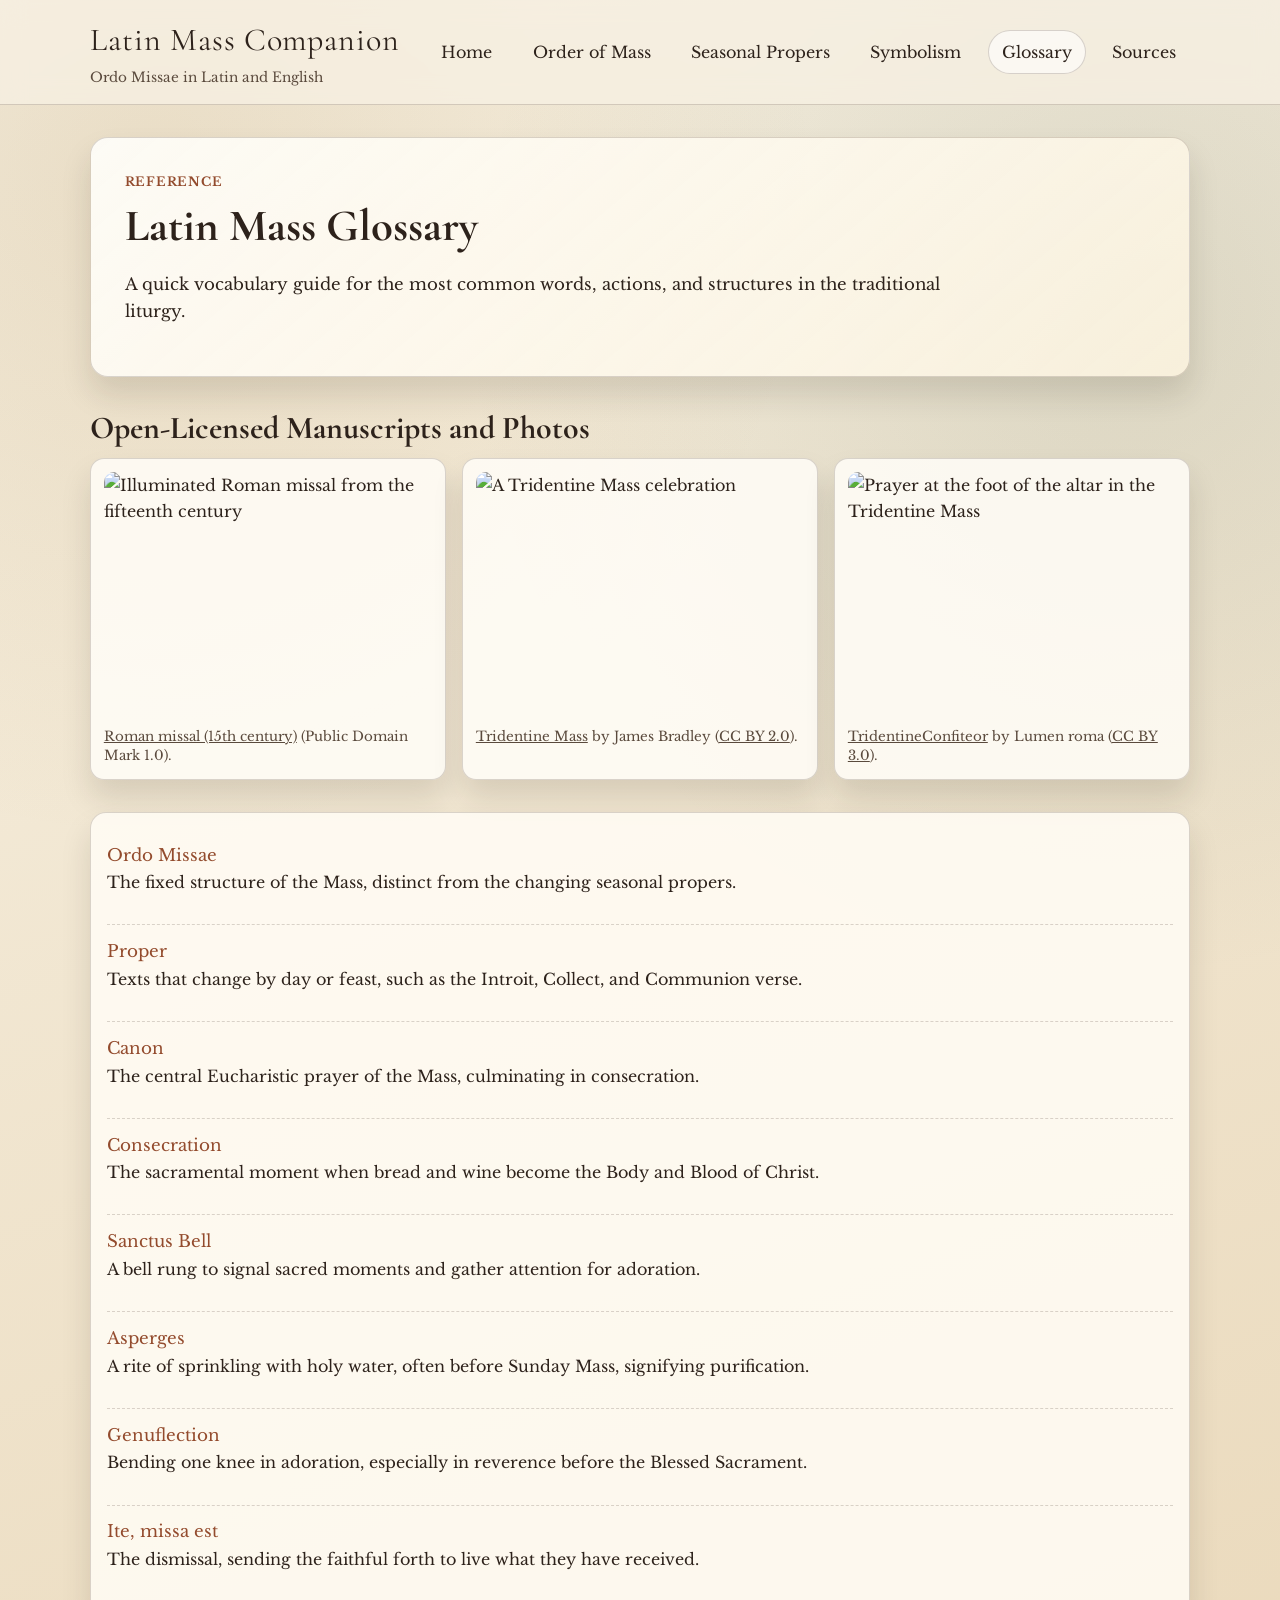
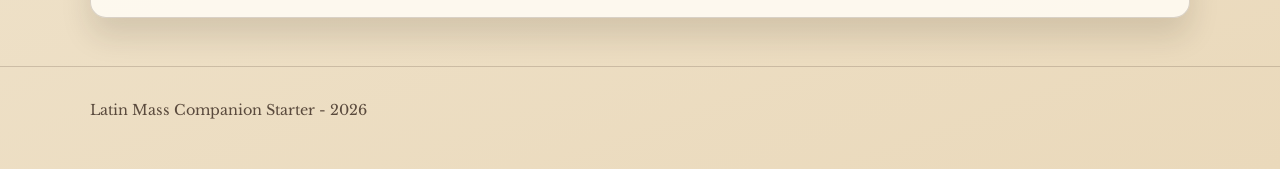
==== parts/glossary.html @ c86b9952 "Add files via upload" ====
<!doctype html>
<html lang="en">
  <head>
    <meta charset="utf-8">
    <meta name="viewport" content="width=device-width, initial-scale=1">
    <title>Glossary | Latin Mass Companion</title>
    <meta name="description" content="Glossary of terms commonly used in the traditional Latin Mass.">
    <link rel="preconnect" href="https://fonts.googleapis.com">
    <link rel="preconnect" href="https://fonts.gstatic.com" crossorigin>
    <link href="https://fonts.googleapis.com/css2?family=Cormorant+Garamond:wght@500;600;700&family=Libre+Baskerville:wght@400;700&display=swap" rel="stylesheet">
    <link rel="stylesheet" href="../assets/css/styles.css">
  </head>
  <body>
    <header class="site-header">
      <div class="page-wrap">
        <a class="brand" href="../index.html">
          <p class="brand-title">Latin Mass Companion</p>
          <p class="brand-sub">Ordo Missae in Latin and English</p>
        </a>
        <button class="nav-toggle" data-nav-toggle aria-expanded="false" aria-controls="site-nav">Menu</button>
        <nav class="site-nav" id="site-nav" data-nav>
          <a href="../index.html">Home</a>
          <a href="order-of-mass.html">Order of Mass</a>
          <a href="seasonal-propers.html">Seasonal Propers</a>
          <a href="symbolism-guide.html">Symbolism</a>
          <a href="glossary.html">Glossary</a>
          <a href="sources.html">Sources</a>
        </nav>
      </div>
    </header>

    <main class="page-wrap">
      <section class="hero reveal">
        <p class="kicker">Reference</p>
        <h1>Latin Mass Glossary</h1>
        <p class="lead">
          A quick vocabulary guide for the most common words, actions, and structures in the traditional liturgy.
        </p>
      </section>

      <section class="section reveal" style="animation-delay: 0.1s;">
        <h2>Open-Licensed Manuscripts and Photos</h2>
        <div class="photo-grid">
          <figure class="photo-card">
            <img src="https://commons.wikimedia.org/wiki/Special:FilePath/Roman%20missal%20%2815th%20century%29.jpg" alt="Illuminated Roman missal from the fifteenth century" loading="lazy">
            <figcaption>
              <a href="https://commons.wikimedia.org/wiki/File:Roman_missal_(15th_century).jpg">Roman missal (15th century)</a>
              (Public Domain Mark 1.0).
            </figcaption>
          </figure>
          <figure class="photo-card">
            <img src="https://commons.wikimedia.org/wiki/Special:FilePath/Tridentine%20Mass.jpg" alt="A Tridentine Mass celebration" loading="lazy">
            <figcaption>
              <a href="https://commons.wikimedia.org/wiki/File:Tridentine_Mass.jpg">Tridentine Mass</a> by James Bradley
              (<a href="https://creativecommons.org/licenses/by/2.0/">CC BY 2.0</a>).
            </figcaption>
          </figure>
          <figure class="photo-card">
            <img src="https://commons.wikimedia.org/wiki/Special:FilePath/TridentineConfiteor.jpg" alt="Prayer at the foot of the altar in the Tridentine Mass" loading="lazy">
            <figcaption>
              <a href="https://commons.wikimedia.org/wiki/File:TridentineConfiteor.jpg">TridentineConfiteor</a> by Lumen roma
              (<a href="https://creativecommons.org/licenses/by/3.0/">CC BY 3.0</a>).
            </figcaption>
          </figure>
        </div>
      </section>

      <section class="section reveal" style="animation-delay: 0.2s;">
        <article class="card">
          <div class="glossary-item">
            <p class="term">Ordo Missae</p>
            <p>The fixed structure of the Mass, distinct from the changing seasonal propers.</p>
          </div>
          <div class="glossary-item">
            <p class="term">Proper</p>
            <p>Texts that change by day or feast, such as the Introit, Collect, and Communion verse.</p>
          </div>
          <div class="glossary-item">
            <p class="term">Canon</p>
            <p>The central Eucharistic prayer of the Mass, culminating in consecration.</p>
          </div>
          <div class="glossary-item">
            <p class="term">Consecration</p>
            <p>The sacramental moment when bread and wine become the Body and Blood of Christ.</p>
          </div>
          <div class="glossary-item">
            <p class="term">Sanctus Bell</p>
            <p>A bell rung to signal sacred moments and gather attention for adoration.</p>
          </div>
          <div class="glossary-item">
            <p class="term">Asperges</p>
            <p>A rite of sprinkling with holy water, often before Sunday Mass, signifying purification.</p>
          </div>
          <div class="glossary-item">
            <p class="term">Genuflection</p>
            <p>Bending one knee in adoration, especially in reverence before the Blessed Sacrament.</p>
          </div>
          <div class="glossary-item">
            <p class="term">Ite, missa est</p>
            <p>The dismissal, sending the faithful forth to live what they have received.</p>
          </div>
        </article>
      </section>
    </main>

    <footer class="footer">
      <div class="page-wrap">
        <p>Latin Mass Companion Starter - <span data-year></span></p>
      </div>
    </footer>

    <script src="../assets/js/site.js"></script>
  </body>
</html>
---- assets/css/styles.css ----
:root {
  --bg-paper: #f7f1e3;
  --bg-wash: #ead9bb;
  --ink: #2d221b;
  --ink-soft: #5a4a3d;
  --gold: #9f7530;
  --terracotta: #934b2d;
  --pine: #4d6654;
  --card: rgba(255, 252, 244, 0.88);
  --line: rgba(69, 53, 40, 0.2);
  --shadow: 0 18px 30px rgba(41, 28, 18, 0.13);
  --radius: 18px;
}

* {
  box-sizing: border-box;
}

html,
body {
  margin: 0;
  padding: 0;
}

body {
  font-family: "Libre Baskerville", Georgia, "Times New Roman", serif;
  color: var(--ink);
  line-height: 1.65;
  background:
    radial-gradient(circle at 12% 10%, rgba(159, 117, 48, 0.15), transparent 34%),
    radial-gradient(circle at 88% 18%, rgba(77, 102, 84, 0.14), transparent 36%),
    linear-gradient(160deg, var(--bg-paper), var(--bg-wash));
  min-height: 100vh;
}

a {
  color: inherit;
}

.page-wrap {
  width: min(1100px, 92vw);
  margin: 0 auto;
}

.site-header {
  position: sticky;
  top: 0;
  z-index: 50;
  backdrop-filter: blur(12px);
  border-bottom: 1px solid var(--line);
  background: rgba(247, 241, 227, 0.75);
}

.site-header .page-wrap {
  display: flex;
  align-items: center;
  justify-content: space-between;
  gap: 1rem;
  padding: 0.9rem 0;
}

.brand {
  text-decoration: none;
}

.brand-title {
  margin: 0;
  font-family: "Cormorant Garamond", "Times New Roman", serif;
  font-size: clamp(1.4rem, 1.2rem + 1vw, 2.1rem);
  letter-spacing: 0.03em;
}

.brand-sub {
  margin: 0;
  color: var(--ink-soft);
  font-size: 0.85rem;
}

.nav-toggle {
  display: none;
  border: 1px solid var(--line);
  background: var(--card);
  padding: 0.55rem 0.8rem;
  border-radius: 10px;
  font: inherit;
}

.site-nav {
  display: flex;
  align-items: center;
  gap: 0.8rem;
  flex-wrap: wrap;
}

.site-nav a {
  text-decoration: none;
  padding: 0.5rem 0.8rem;
  border-radius: 999px;
  border: 1px solid transparent;
}

.site-nav a:hover,
.site-nav a.active {
  border-color: var(--line);
  background: rgba(255, 255, 255, 0.6);
}

.hero {
  margin: 2rem 0;
  padding: clamp(1.2rem, 3vw, 2.1rem);
  border: 1px solid var(--line);
  border-radius: var(--radius);
  background: linear-gradient(140deg, rgba(255, 254, 250, 0.9), rgba(255, 246, 226, 0.78));
  box-shadow: var(--shadow);
}

.kicker {
  margin: 0;
  color: var(--terracotta);
  letter-spacing: 0.06em;
  text-transform: uppercase;
  font-size: 0.78rem;
  font-weight: 700;
}

h1,
h2,
h3 {
  font-family: "Cormorant Garamond", "Times New Roman", serif;
  margin-top: 0;
  line-height: 1.2;
}

h1 {
  margin: 0.5rem 0 1rem;
  font-size: clamp(1.9rem, 1.6rem + 1.5vw, 3rem);
}

h2 {
  margin-bottom: 0.7rem;
  font-size: clamp(1.5rem, 1.35rem + 0.8vw, 2.1rem);
}

h3 {
  font-size: 1.28rem;
  margin-bottom: 0.55rem;
}

.lead {
  font-size: 1.04rem;
  max-width: 70ch;
}

.grid {
  display: grid;
  grid-template-columns: repeat(3, minmax(0, 1fr));
  gap: 1rem;
  margin: 1.5rem 0 2rem;
}

.card {
  background: var(--card);
  border: 1px solid var(--line);
  border-radius: 16px;
  padding: 1rem;
  box-shadow: var(--shadow);
}

.card h3,
.card p {
  margin-top: 0;
}

.button {
  display: inline-block;
  text-decoration: none;
  border: 1px solid transparent;
  border-radius: 999px;
  padding: 0.55rem 1rem;
  font-size: 0.93rem;
  font-weight: 700;
}

.button.primary {
  color: #fff8e6;
  background: linear-gradient(135deg, var(--terracotta), #7a2f1d);
}

.button.secondary {
  border-color: var(--line);
  background: rgba(255, 255, 255, 0.5);
}

.button-row {
  display: flex;
  gap: 0.7rem;
  flex-wrap: wrap;
}

.section {
  margin: 2rem 0;
}

.mass-part {
  margin: 1rem 0 1.4rem;
  padding: 1rem;
  border-radius: 14px;
  border: 1px solid var(--line);
  background: rgba(255, 253, 247, 0.8);
}

.part-heading {
  display: flex;
  align-items: baseline;
  justify-content: space-between;
  gap: 1rem;
  flex-wrap: wrap;
}

.part-tag {
  margin: 0;
  color: var(--pine);
  font-size: 0.85rem;
  font-weight: 700;
  letter-spacing: 0.05em;
  text-transform: uppercase;
}

.parallel-text {
  margin: 0.8rem 0 0.7rem;
  display: grid;
  grid-template-columns: repeat(2, minmax(0, 1fr));
  gap: 0.8rem;
}

.language-block {
  border-radius: 12px;
  padding: 0.8rem;
  border: 1px solid rgba(69, 53, 40, 0.16);
  background: rgba(255, 255, 255, 0.63);
}

.language-label {
  display: inline-block;
  margin: 0 0 0.45rem;
  padding: 0.15rem 0.55rem;
  border-radius: 999px;
  font-size: 0.78rem;
  font-weight: 700;
  background: rgba(159, 117, 48, 0.18);
}

.language-block p {
  margin: 0;
}

.symbolism {
  margin: 0.4rem 0 0;
  border-left: 4px solid var(--gold);
  padding-left: 0.8rem;
  color: var(--ink-soft);
}

.guides {
  display: grid;
  grid-template-columns: repeat(2, minmax(0, 1fr));
  gap: 1rem;
}

.guide-card {
  padding: 1rem;
  border-radius: 14px;
  border: 1px solid var(--line);
  background: rgba(255, 253, 247, 0.85);
}

.photo-grid {
  display: grid;
  grid-template-columns: repeat(3, minmax(0, 1fr));
  gap: 1rem;
}

.photo-card {
  margin: 0;
  padding: 0.8rem;
  border-radius: 14px;
  border: 1px solid var(--line);
  background: rgba(255, 253, 247, 0.86);
  box-shadow: var(--shadow);
}

.photo-card img {
  width: 100%;
  aspect-ratio: 4 / 3;
  object-fit: cover;
  display: block;
  border-radius: 10px;
}

.photo-card figcaption {
  margin-top: 0.55rem;
  color: var(--ink-soft);
  font-size: 0.84rem;
  line-height: 1.45;
}

.photo-note {
  margin: 0.6rem 0 0;
  color: var(--ink-soft);
  font-size: 0.86rem;
}

.audio-grid {
  display: grid;
  grid-template-columns: repeat(2, minmax(0, 1fr));
  gap: 1rem;
}

.audio-card {
  padding: 0.95rem;
  border-radius: 14px;
  border: 1px solid var(--line);
  background: rgba(255, 253, 247, 0.86);
}

.audio-card h3 {
  margin-bottom: 0.3rem;
}

.audio-card p {
  margin: 0.2rem 0 0.6rem;
  color: var(--ink-soft);
  font-size: 0.9rem;
}

.audio-card audio {
  width: 100%;
}

.source-note {
  margin: 0.55rem 0 0;
  color: var(--ink-soft);
  font-size: 0.86rem;
}

.source-note a {
  text-decoration: underline;
}

.citation-list {
  display: grid;
  grid-template-columns: repeat(2, minmax(0, 1fr));
  gap: 1rem;
}

.citation-card {
  padding: 1rem;
  border-radius: 14px;
  border: 1px solid var(--line);
  background: rgba(255, 253, 247, 0.88);
}

.citation-card h3 {
  margin-bottom: 0.45rem;
}

.citation-card p {
  margin: 0.3rem 0;
}

.line-list {
  margin: 0;
  padding-left: 1.1rem;
}

.line-list li {
  margin: 0.25rem 0;
}

.glossary-item {
  padding: 0.8rem 0;
  border-bottom: 1px dashed var(--line);
}

.glossary-item:last-child {
  border-bottom: 0;
}

.term {
  margin: 0;
  font-size: 1.05rem;
  color: var(--terracotta);
}

.footer {
  margin-top: 3rem;
  border-top: 1px solid var(--line);
  padding: 1.1rem 0 2rem;
  color: var(--ink-soft);
  font-size: 0.9rem;
}

.reveal {
  animation: revealUp 0.7s ease both;
}

@keyframes revealUp {
  from {
    opacity: 0;
    transform: translateY(14px);
  }
  to {
    opacity: 1;
    transform: translateY(0);
  }
}

@media (max-width: 920px) {
  .grid {
    grid-template-columns: 1fr 1fr;
  }

  .photo-grid {
    grid-template-columns: 1fr 1fr;
  }

  .audio-grid,
  .citation-list {
    grid-template-columns: 1fr;
  }

  .guides {
    grid-template-columns: 1fr;
  }
}

@media (max-width: 760px) {
  .nav-toggle {
    display: inline-block;
  }

  .site-nav {
    display: none;
    width: 100%;
    flex-direction: column;
    align-items: flex-start;
    padding-top: 0.7rem;
  }

  .site-nav.open {
    display: flex;
  }

  .site-header .page-wrap {
    flex-wrap: wrap;
  }

  .grid {
    grid-template-columns: 1fr;
  }

  .parallel-text {
    grid-template-columns: 1fr;
  }

  .photo-grid {
    grid-template-columns: 1fr;
  }
}
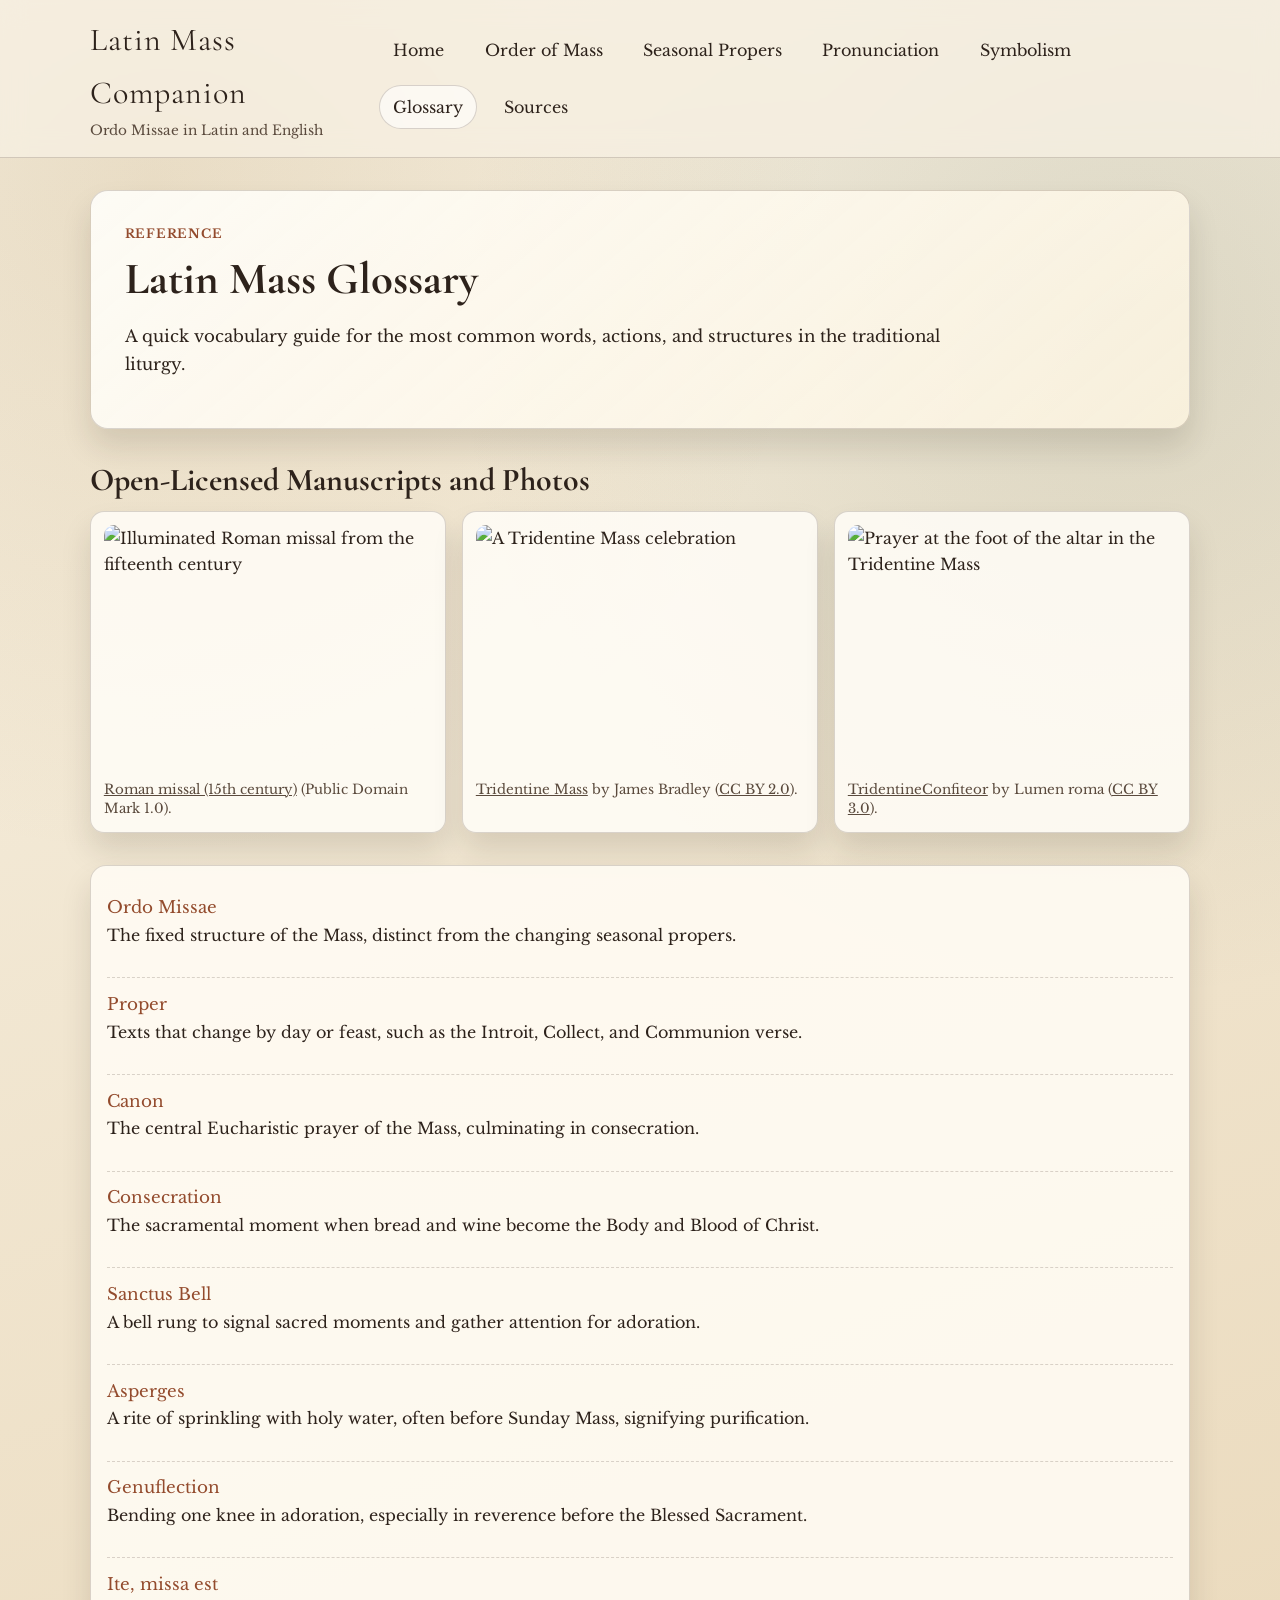
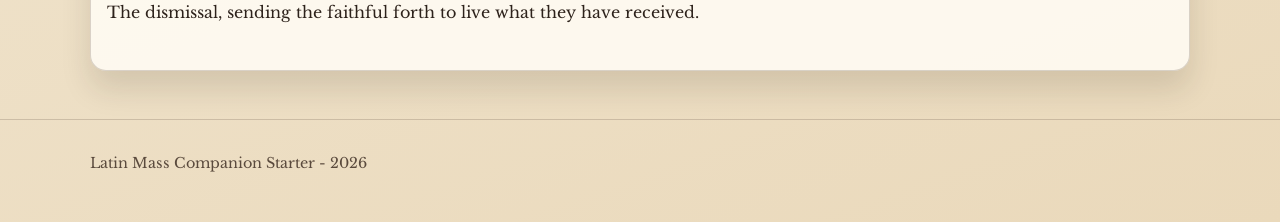
==== commit cd7eee1f: "Add files via upload" ====
--- a/parts/glossary.html
+++ b/parts/glossary.html
@@ -22,6 +22,7 @@
           <a href="../index.html">Home</a>
           <a href="order-of-mass.html">Order of Mass</a>
           <a href="seasonal-propers.html">Seasonal Propers</a>
+          <a href="pronunciation-guide.html">Pronunciation</a>
           <a href="symbolism-guide.html">Symbolism</a>
           <a href="glossary.html">Glossary</a>
           <a href="sources.html">Sources</a>
--- a/assets/css/styles.css
+++ b/assets/css/styles.css
@@ -337,6 +337,100 @@
   width: 100%;
 }
 
+.toc-grid {
+  display: grid;
+  grid-template-columns: repeat(3, minmax(0, 1fr));
+  gap: 1rem;
+}
+
+.toc-card {
+  padding: 0.9rem;
+  border-radius: 14px;
+  border: 1px solid var(--line);
+  background: rgba(255, 253, 247, 0.86);
+}
+
+.toc-card h3 {
+  margin-bottom: 0.45rem;
+}
+
+.toc-card p {
+  margin: 0.15rem 0;
+}
+
+.toc-card a {
+  text-decoration: none;
+  border-bottom: 1px solid rgba(69, 53, 40, 0.28);
+}
+
+.search-panel {
+  margin: 0 0 1rem;
+  padding: 0.9rem;
+  border-radius: 14px;
+  border: 1px solid var(--line);
+  background: rgba(255, 253, 247, 0.86);
+}
+
+.search-label {
+  margin: 0 0 0.4rem;
+  font-weight: 700;
+  color: var(--terracotta);
+}
+
+.search-row {
+  display: grid;
+  grid-template-columns: 1fr auto;
+  gap: 0.7rem;
+}
+
+.search-input {
+  width: 100%;
+  border: 1px solid var(--line);
+  border-radius: 10px;
+  padding: 0.6rem 0.75rem;
+  font: inherit;
+  background: rgba(255, 255, 255, 0.75);
+}
+
+.search-clear {
+  border: 1px solid var(--line);
+  border-radius: 10px;
+  background: rgba(255, 255, 255, 0.62);
+  padding: 0.55rem 0.8rem;
+  font: inherit;
+}
+
+.search-meta {
+  margin: 0.5rem 0 0;
+  color: var(--ink-soft);
+  font-size: 0.86rem;
+}
+
+.is-hidden {
+  display: none;
+}
+
+.pronounce-grid {
+  display: grid;
+  grid-template-columns: repeat(2, minmax(0, 1fr));
+  gap: 1rem;
+}
+
+.pronounce-card {
+  padding: 0.9rem;
+  border-radius: 14px;
+  border: 1px solid var(--line);
+  background: rgba(255, 253, 247, 0.86);
+}
+
+.pronounce-card h3 {
+  margin-bottom: 0.45rem;
+}
+
+.pronounce-card p {
+  margin: 0.25rem 0;
+}
+
 .source-note {
   margin: 0.55rem 0 0;
   color: var(--ink-soft);
@@ -424,7 +518,9 @@
     grid-template-columns: 1fr 1fr;
   }
 
+  .toc-grid,
   .audio-grid,
+  .pronounce-grid,
   .citation-list {
     grid-template-columns: 1fr;
   }
@@ -466,4 +562,8 @@
   .photo-grid {
     grid-template-columns: 1fr;
   }
-}
+
+  .search-row {
+    grid-template-columns: 1fr;
+  }
+}
